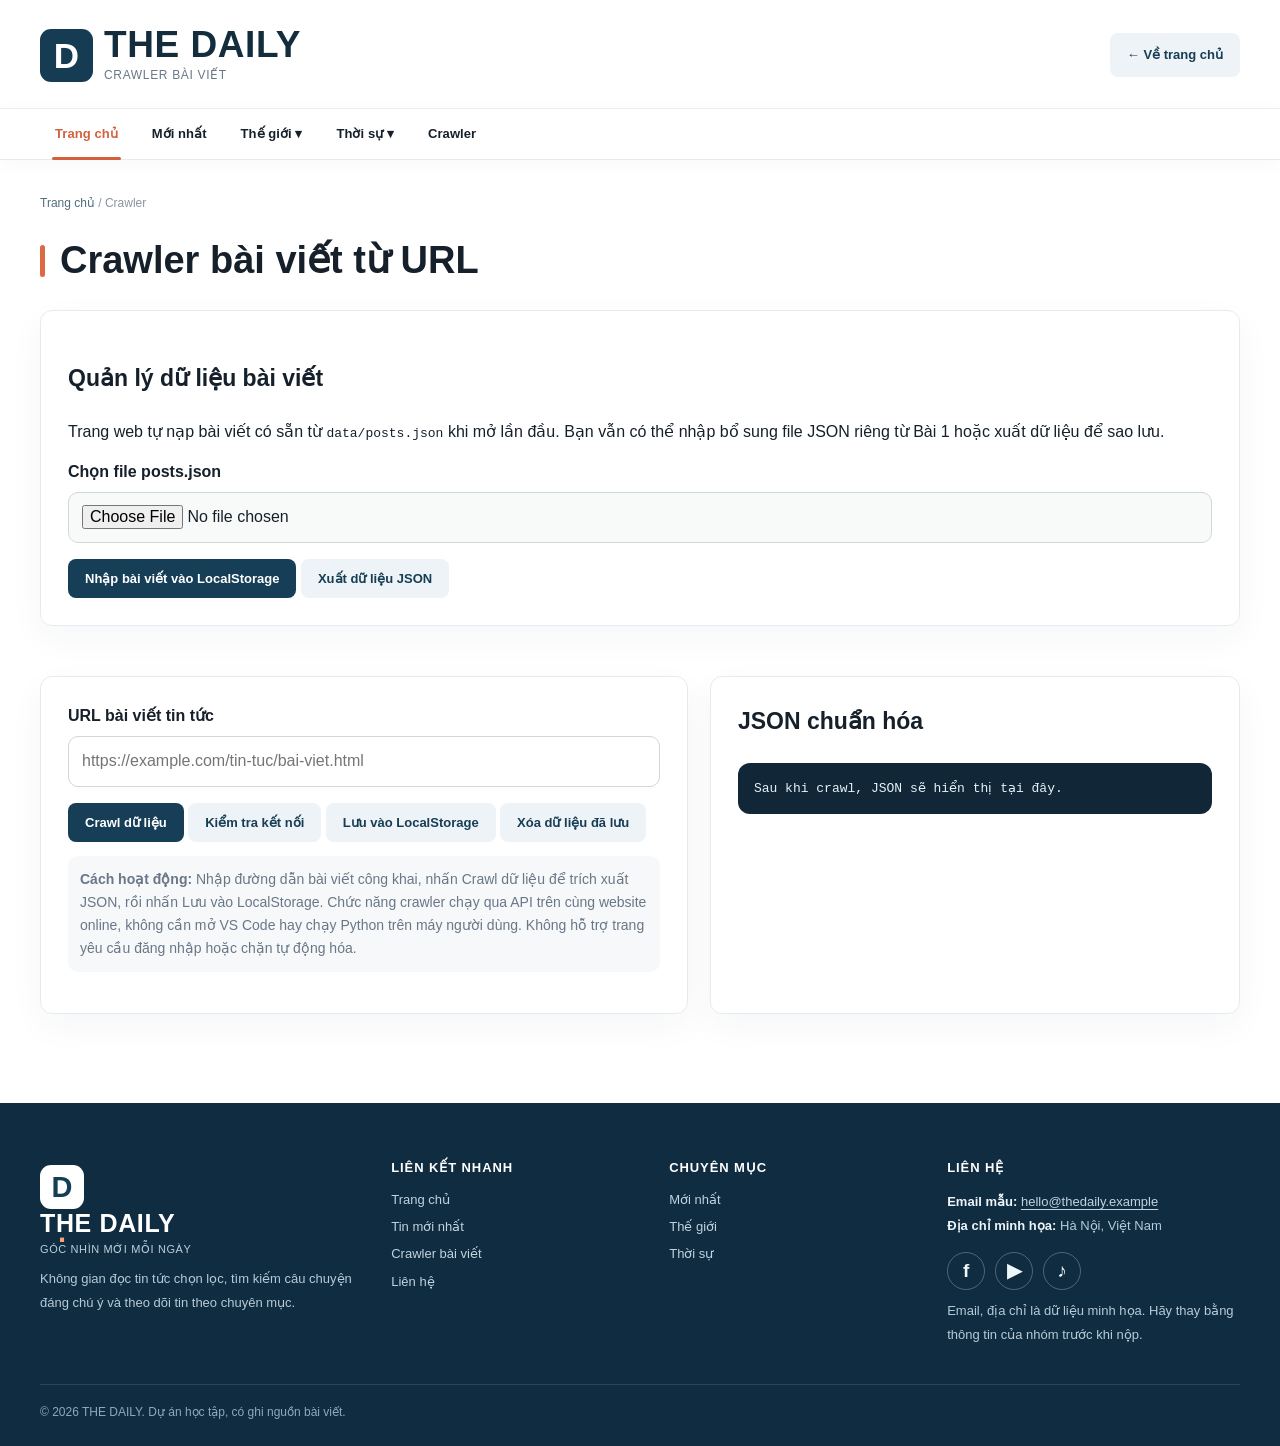
==== bai2/crawler.html @ fa325aef "Add files via upload" ====
<!doctype html><html lang="vi"><head><meta charset="utf-8"><meta name="viewport" content="width=device-width,initial-scale=1"><title>Crawler - The Daily</title><link rel="stylesheet" href="assets/css/style.css"></head><body>
<header class="container brand-row"><a class="brand" href="index.html"><span class="logo-mark">D<span class="logo-dot">.</span></span><span><h1>THE DAILY</h1><small>Crawler bài viết</small></span></a><div class="header-actions"><a class="btn secondary" href="index.html">← Về trang chủ</a></div></header><div class="nav-wrap"><div class="container"><button id="menuToggle" class="menu-toggle">☰</button><nav id="mainNav" class="nav"></nav></div></div>
<main class="container"><div class="breadcrumb"><a href="index.html">Trang chủ</a> / Crawler</div><h2 class="section-title">Crawler bài viết từ URL</h2><section class="form-card"><h3>Quản lý dữ liệu bài viết</h3><p>Trang web tự nạp bài viết có sẵn từ <code>data/posts.json</code> khi mở lần đầu. Bạn vẫn có thể nhập bổ sung file JSON riêng từ Bài 1 hoặc xuất dữ liệu để sao lưu.</p><div class="field"><label for="jsonFile">Chọn file posts.json</label><input type="file" id="jsonFile" accept=".json,application/json"></div><button class="btn" type="button" id="importBtn">Nhập bài viết vào LocalStorage</button> <button class="btn secondary" type="button" id="exportBtn">Xuất dữ liệu JSON</button><div id="importStatus" class="status"></div></section><div class="crawler-grid"><section class="form-card"><form id="crawlerForm"><div class="field"><label for="url">URL bài viết tin tức</label><input id="url" type="url" required placeholder="https://example.com/tin-tuc/bai-viet.html"></div><button class="btn" type="submit">Crawl dữ liệu</button> <button class="btn secondary" id="checkServerBtn" type="button">Kiểm tra kết nối</button> <button class="btn secondary" id="saveBtn" type="button">Lưu vào LocalStorage</button> <button class="btn secondary" id="resetBtn" type="button">Xóa dữ liệu đã lưu</button></form><div id="status" class="status"></div><p class="note"><strong>Cách hoạt động:</strong> Nhập đường dẫn bài viết công khai, nhấn Crawl dữ liệu để trích xuất JSON, rồi nhấn Lưu vào LocalStorage. Chức năng crawler chạy qua API trên cùng website online, không cần mở VS Code hay chạy Python trên máy người dùng. Không hỗ trợ trang yêu cầu đăng nhập hoặc chặn tự động hóa.</p></section><section class="form-card"><h3 style="margin-top:0">JSON chuẩn hóa</h3><pre id="preview" class="json-preview">Sau khi crawl, JSON sẽ hiển thị tại đây.</pre></section></div></main>
<footer id="siteFooter"></footer>
<script src="assets/js/data.js"></script><script src="assets/js/app.js?v=5"></script><script src="assets/js/crawler.js?v=5"></script></body></html>
---- bai2/assets/css/style.css ----
:root{--green:#0d6b4d;--green2:#0a523c;--ink:#1c252b;--muted:#66737d;--line:#e7ebee;--bg:#f6f8f9;--card:#fff;--accent:#d9272e;--shadow:0 8px 28px rgba(28,37,43,.08)}
*{box-sizing:border-box}html{scroll-behavior:smooth}body{margin:0;font-family:Inter,system-ui,-apple-system,"Segoe UI",Roboto,Arial,sans-serif;color:var(--ink);background:#fff;line-height:1.55}a{color:inherit;text-decoration:none}img{display:block;max-width:100%}.container{width:min(1160px,calc(100% - 32px));margin:auto}
.topbar{background:var(--green2);color:#fff;font-size:13px}.topbar .container{display:flex;justify-content:space-between;align-items:center;padding:7px 0}.brand-row{display:flex;align-items:center;justify-content:space-between;padding:18px 0}.brand{display:flex;align-items:center;gap:12px}.logo-mark{width:42px;height:42px;border-radius:13px;background:linear-gradient(135deg,var(--green),#28a77a);display:grid;place-items:center;color:#fff;font-size:22px;font-weight:900;box-shadow:var(--shadow)}.brand h1{font-size:27px;line-height:1;margin:0;color:var(--green2)}.brand small{display:block;margin-top:6px;color:var(--muted)}.header-actions{display:flex;gap:10px;align-items:center}.btn{border:0;border-radius:10px;padding:10px 14px;font-weight:700;cursor:pointer;background:var(--green);color:#fff}.btn.secondary{background:#eef5f2;color:var(--green2)}
.nav-wrap{border-top:1px solid var(--line);border-bottom:1px solid var(--line);position:sticky;top:0;background:rgba(255,255,255,.96);backdrop-filter:blur(10px);z-index:20}.nav{display:flex;align-items:center;gap:2px;overflow:visible}.nav>a,.nav-item>a{display:block;padding:13px 12px;font-weight:700;font-size:14px;white-space:nowrap}.nav>a:hover,.nav-item>a:hover,.nav a.active{color:var(--green)}.nav-item{position:relative}.submenu{display:none;position:absolute;top:48px;left:0;min-width:220px;background:#fff;border:1px solid var(--line);box-shadow:var(--shadow);border-radius:12px;padding:8px}.submenu a{display:block;padding:10px 12px;border-radius:8px}.submenu a:hover{background:var(--bg);color:var(--green)}.nav-item:hover .submenu{display:block}.menu-toggle{display:none;background:none;border:0;font-size:24px}.breadcrumb{font-size:14px;color:var(--muted);padding:17px 0}.section-title{font-size:26px;margin:0 0 18px;display:flex;align-items:center;gap:10px}.section-title:before{content:"";width:5px;height:27px;border-radius:4px;background:var(--green)}
.hero-grid{display:grid;grid-template-columns:2fr 1fr;gap:22px;padding-bottom:26px;border-bottom:1px solid var(--line)}.featured{border-radius:16px;overflow:hidden;background:var(--card);box-shadow:var(--shadow)}.featured .thumb{aspect-ratio:16/9;background:linear-gradient(135deg,#dcece6,#8fc9b5);overflow:hidden}.featured .thumb img,.side-card img,.list-thumb img{width:100%;height:100%;object-fit:cover}.featured .body{padding:20px}.featured h2{font-size:30px;line-height:1.2;margin:0 0 10px}.excerpt{color:var(--muted);margin:0}.meta{font-size:13px;color:var(--muted);display:flex;gap:10px;flex-wrap:wrap;margin-top:12px}.side-stack{display:grid;gap:18px}.side-card{display:grid;grid-template-columns:1fr;gap:9px}.side-card .thumb{aspect-ratio:16/9;border-radius:12px;overflow:hidden;background:#eaf2ef}.side-card h3{font-size:18px;line-height:1.28;margin:0}.post-list{display:grid;gap:0;margin:22px 0 44px}.post-item{display:grid;grid-template-columns:250px 1fr;gap:22px;padding:22px 0;border-bottom:1px solid var(--line)}.list-thumb{height:150px;border-radius:12px;overflow:hidden;background:#eaf2ef}.post-item h3{font-size:22px;margin:0 0 8px;line-height:1.3}.empty{padding:40px;border:1px dashed #ccd5da;border-radius:14px;text-align:center;color:var(--muted);background:var(--bg)}
.article{width:min(830px,calc(100% - 32px));margin:25px auto 50px}.article h1{font-size:42px;line-height:1.15;margin:16px 0}.article .lead{font-size:19px;font-weight:600;color:#48555f}.article-cover{border-radius:16px;overflow:hidden;margin:22px 0;background:#edf3f1}.article-content{font-family:Georgia,"Times New Roman",serif;font-size:19px;line-height:1.85}.article-content p{margin:0 0 18px}.article-content img{border-radius:12px;margin:20px auto}.tag{display:inline-flex;background:#edf7f3;color:var(--green2);padding:5px 9px;border-radius:999px;font-size:13px;font-weight:700}
.form-card{background:#fff;border:1px solid var(--line);border-radius:16px;box-shadow:var(--shadow);padding:24px;margin:25px 0}.field{display:grid;gap:7px;margin-bottom:16px}.field label{font-weight:700}.field input,.field textarea{width:100%;padding:12px 13px;border:1px solid #cfd8dd;border-radius:10px;font:inherit}.field textarea{min-height:160px;resize:vertical}.status{padding:12px 14px;border-radius:10px;margin:14px 0;display:none}.status.show{display:block}.status.ok{background:#eaf8f1;color:#12613f}.status.err{background:#fff0f0;color:#a12428}.json-preview{background:#111b20;color:#d6f4e8;padding:16px;border-radius:12px;overflow:auto;max-height:430px;font:13px/1.5 ui-monospace,SFMono-Regular,Consolas,monospace}.crawler-grid{display:grid;grid-template-columns:1.1fr .9fr;gap:22px}.note{font-size:14px;color:var(--muted);background:#f6f8f9;padding:12px;border-radius:10px}
footer{background:#0e1e19;color:#d7e4df;padding:42px 0 20px}.footer-grid{display:grid;grid-template-columns:1.3fr 1fr 1fr 1.2fr;gap:28px}.footer-grid h4{color:#fff;margin:0 0 12px}.footer-grid a{display:block;margin:7px 0;color:#c4d4ce}.copyright{margin-top:28px;padding-top:18px;border-top:1px solid rgba(255,255,255,.12);font-size:13px;color:#aabdb6}.social{display:flex;gap:8px}.social span{width:34px;height:34px;border-radius:50%;border:1px solid rgba(255,255,255,.2);display:grid;place-items:center}
@media(max-width:900px){.hero-grid,.crawler-grid{grid-template-columns:1fr}.side-stack{grid-template-columns:1fr 1fr}.footer-grid{grid-template-columns:1fr 1fr}.nav{display:none;position:absolute;left:0;right:0;top:48px;background:#fff;border-bottom:1px solid var(--line);padding:10px 16px;flex-direction:column;align-items:stretch;max-height:70vh;overflow:auto}.nav.open{display:flex}.nav-item .submenu{display:block;position:static;box-shadow:none;border:0;padding-left:18px}.menu-toggle{display:block}.nav-wrap .container{display:flex;justify-content:flex-end;min-height:48px}.post-item{grid-template-columns:200px 1fr}.article h1{font-size:34px}}
@media(max-width:620px){.container{width:min(100% - 24px,1160px)}.brand small,.header-actions .secondary{display:none}.brand h1{font-size:22px}.logo-mark{width:36px;height:36px}.hero-grid{gap:18px}.featured h2{font-size:25px}.side-stack{grid-template-columns:1fr}.post-item{grid-template-columns:1fr;gap:12px}.list-thumb{height:auto;aspect-ratio:16/9}.post-item h3{font-size:19px}.footer-grid{grid-template-columns:1fr}.article h1{font-size:29px}.article{width:min(100% - 24px,830px)}.article-content{font-size:18px}}

.data-count{font-size:14px;color:var(--muted);margin:-8px 0 18px}
.field input[type="file"]{background:#f8faf9}


/* THE DAILY · Editorial refresh */
:root{--green:#123b54;--green2:#102c40;--ink:#16202b;--muted:#697788;--line:#e6ebf0;--bg:#f6f8fb;--card:#fff;--accent:#dc6844;--shadow:0 16px 40px rgba(20,47,67,.075)}
body{background:#fff;letter-spacing:-.01em}a{transition:color .18s ease}a:hover{color:var(--accent)}
.container{width:min(1200px,calc(100% - 56px))}
.topbar{background:#122d40;color:#dbe8f0;letter-spacing:.075em;text-transform:uppercase;font-size:10px;font-weight:700}.topbar .container{padding:10px 0}
.brand-row{padding:26px 0 23px;gap:16px}.brand{gap:11px}.brand h1{color:#132d3d;font-family:Georgia,'Times New Roman',serif;font-size:37px;letter-spacing:-.065em;font-weight:800}.brand small{margin-top:3px;font-size:12px;letter-spacing:.055em;text-transform:uppercase}.logo-mark{width:53px;height:53px;background:#153c52;border-radius:11px;font-family:Georgia,serif;font-size:35px;letter-spacing:-.08em;box-shadow:none}.logo-dot{color:#f5a376}
.btn{border-radius:8px;background:#163f57;padding:12px 17px;display:inline-flex;align-items:center;justify-content:center;gap:7px;font-size:13px;transition:transform .2s,background .2s}.btn:hover{background:#275d77;color:#fff;transform:translateY(-1px)}.btn.secondary{background:#edf3f6;color:#173e55}.btn.secondary:hover{background:#ddeaf0;color:#173e55}
.nav-wrap{background:rgba(255,255,255,.975);border-top:1px solid #e7edf1;box-shadow:0 4px 20px rgba(20,40,54,.03)}.nav{gap:4px}.nav>a,.nav-item>a{padding:15px 15px;font-size:13px;font-weight:700;letter-spacing:.005em}.nav a.active{color:#d3613e;position:relative}.nav a.active:after{content:'';position:absolute;bottom:-1px;height:3px;background:#d3613e;left:12px;right:12px;border-radius:4px}.submenu{border:1px solid #e7ebee;box-shadow:0 18px 35px rgba(16,40,55,.13)}
main.container{padding-top:18px;padding-bottom:64px}.breadcrumb{padding:16px 0 24px;color:#8995a0;font-size:12px}.breadcrumb a{color:#506d82}.section-title{font-family:Georgia,'Times New Roman',serif;font-size:38px;line-height:1.17;margin:0 0 13px;letter-spacing:-.04em}.section-title:before{width:5px;height:32px;background:var(--accent);margin-right:5px}.data-count{margin:0 0 29px;font-size:13px;color:#8a96a1}
.hero-grid{grid-template-columns:minmax(0,1.82fr) minmax(0,1fr);gap:28px;padding-bottom:34px}.featured{box-shadow:none;border-radius:0;background:#fff}.featured>a,.side-card>a{display:block}.featured .thumb{border-radius:12px;aspect-ratio:1.72;overflow:hidden;background:#edf3f7}.featured .body{padding:18px 1px 0}.featured h2{font-family:Georgia,'Times New Roman',serif;font-size:31px;letter-spacing:-.025em;line-height:1.2;margin-top:9px;margin-bottom:12px}.featured .excerpt{font-size:15px;line-height:1.7;display:-webkit-box;-webkit-line-clamp:2;-webkit-box-orient:vertical;overflow:hidden}.featured .meta{margin-top:16px}
.thumb img,.list-thumb img{transition:transform .4s ease}.featured a:hover img,.side-card a:hover img,.post-item a:hover img{transform:scale(1.045)}.side-stack{gap:20px;align-content:start}.side-card{padding-bottom:19px;border-bottom:1px solid var(--line)}.side-card:last-child{border-bottom:0}.side-card .thumb{aspect-ratio:1.95;border-radius:10px}.side-card h3{font-family:Georgia,'Times New Roman',serif;font-size:20px;line-height:1.3;letter-spacing:-.018em;margin-top:12px}.meta{font-size:12px;color:#88949f;gap:9px;align-items:center}.tag{background:#fdf0e9;color:#b85838;font-size:10px;letter-spacing:.06em;text-transform:uppercase;padding:6px 10px;border-radius:4px}
.list-heading{display:flex;justify-content:space-between;gap:20px;align-items:end;padding:29px 0 10px}.list-heading h2{font-family:Georgia,serif;font-size:26px;letter-spacing:-.035em;margin:4px 0 0}.eyebrow{font-size:10px;font-weight:800;letter-spacing:.16em;color:var(--accent)}.list-indicator{font-size:12px;color:#98a2ad}.post-list{margin:0 0 35px;max-width:900px}.post-item{grid-template-columns:232px minmax(0,1fr);gap:24px;padding:21px 0}.list-thumb{height:143px;border-radius:9px}.post-item h3{font-family:Georgia,'Times New Roman',serif;font-size:22px;line-height:1.27;letter-spacing:-.025em;margin:3px 0 10px}.post-item .excerpt{font-size:13px;line-height:1.7;display:-webkit-box;-webkit-line-clamp:2;-webkit-box-orient:vertical;overflow:hidden}
.article{width:min(850px,calc(100% - 48px));padding-top:26px}.article h1{font-family:Georgia,'Times New Roman',serif;font-size:47px;letter-spacing:-.035em;line-height:1.17}.article .lead{font-size:20px;color:#526679;line-height:1.65}.article-cover{border-radius:11px}.article-content{color:#28323c}.article-content img{max-width:100%;height:auto}.note{line-height:1.65;overflow-wrap:anywhere}
.form-card{box-shadow:0 12px 35px rgba(21,46,65,.045);border:1px solid #e7ebf1;border-radius:12px;padding:27px}.form-card h3{font-family:Georgia,serif;letter-spacing:-.02em;font-size:23px}.field input:focus,.field textarea:focus{outline:3px solid #dce9f0;border-color:#6f95a9}.json-preview{background:#112637;color:#e3f2f7}
footer{background:#102c40;padding:55px 0 24px}footer .brand h1{color:#fff!important;font-size:28px}footer .brand small{color:#bccfda!important}footer .logo-mark{background:#fff;color:#153d54;width:44px;height:44px;font-size:29px}footer .footer-grid{gap:34px}footer .footer-grid h4{font-size:13px;letter-spacing:.07em;text-transform:uppercase}footer .footer-grid a{color:#c0d3df;font-size:13px}footer .footer-grid p{color:#b6cbd7;font-size:13px;line-height:1.85}footer .copyright{font-size:12px;color:#8fa9b9}
@media(max-width:900px){.container{width:min(100% - 32px,1200px)}.hero-grid,.crawler-grid{grid-template-columns:1fr}.hero-grid{gap:25px}.side-stack{grid-template-columns:1fr 1fr}.nav.open{display:flex}.nav>a,.nav-item>a{width:100%}.nav a.active:after{display:none}.post-list{max-width:none}.article h1{font-size:38px}}
@media(max-width:620px){.container{width:calc(100% - 30px)}.topbar .container span:last-child{display:none}.topbar .container{justify-content:center}.brand-row{padding:17px 0}.brand h1{font-size:28px}.brand small{font-size:9px}.logo-mark{width:42px;height:42px;font-size:28px}.header-actions .btn{padding:10px 11px;font-size:11px}.section-title{font-size:32px}.hero-grid{gap:23px}.featured .thumb{aspect-ratio:1.55}.featured h2{font-size:27px}.side-stack{grid-template-columns:1fr}.side-card .thumb{aspect-ratio:1.8}.post-item{grid-template-columns:116px 1fr;gap:14px;padding:17px 0}.list-thumb{height:98px}.post-item h3{font-size:17px}.post-item .excerpt{display:none}.list-heading h2{font-size:23px}.list-indicator{display:none}.article{width:calc(100% - 30px)}.article h1{font-size:31px}.article .lead{font-size:17px}.article-content{font-size:17px}.form-card{padding:19px}}

/* FIX: Vietnamese typography (Chrome/Edge/Windows)
   Avoid Georgia fallback/split diacritics + negative character tracking. */
:root{--font-vi:"Segoe UI",Arial,Roboto,"Noto Sans",sans-serif}
body{font-family:var(--font-vi);letter-spacing:normal;text-rendering:optimizeLegibility}
.brand h1,.logo-mark,.section-title,.featured h2,.side-card h3,
.list-heading h2,.post-item h3,.article h1,.form-card h3,
.article-content,footer .brand h1{
  font-family:var(--font-vi);
  letter-spacing:normal;
  font-kerning:normal;
  overflow-wrap:break-word;
  word-break:normal;
}
.brand h1{font-weight:800;letter-spacing:.015em}
.section-title{font-weight:800;line-height:1.28}
.featured h2{font-size:30px;line-height:1.38;font-weight:750}
.side-card h3{line-height:1.43;font-weight:700}
.post-item h3{line-height:1.42;font-weight:700}
.article h1{line-height:1.35;font-weight:800}
.article-content{font-family:var(--font-vi);line-height:1.8}
@media(max-width:620px){.featured h2{font-size:25px}.section-title{font-size:30px}.article h1{font-size:30px}}

/* THE DAILY · Bản chuẩn hóa nội dung và footer cho toàn website */
.article-content{font-family:var(--font-vi);line-height:1.85;overflow-wrap:anywhere}
.article-content p{margin:0 0 1.15em;white-space:normal}
.article-content h2,.article-content h3{line-height:1.45;margin:1.4em 0 .65em}
.article-content blockquote{margin:1.3em 0;padding:8px 18px;border-left:3px solid var(--accent);background:#f7f9fb}
.article-content img{max-width:100%;height:auto}
.footer-brand{display:inline-flex;margin-bottom:15px}
footer .footer-logo{display:block;color:#fff;font-family:var(--font-vi);font-size:25px;font-weight:850;letter-spacing:.025em;line-height:1.15}
footer .footer-brand small{color:#bdcfda;font-size:11px}
footer .footer-grid .email-link{display:inline;text-decoration:underline;text-underline-offset:3px;overflow-wrap:anywhere}
footer .footer-grid a:hover{color:#fff;text-decoration:underline;text-underline-offset:3px}
footer .footer-grid p{margin:9px 0}
footer .footer-label{color:#eef5f9;font-weight:700}
footer .footer-hint{font-size:11px;line-height:1.65;color:#9cb6c5}
footer .social{display:flex;gap:10px;margin-top:14px}
footer .social a{display:grid;place-items:center;flex-shrink:0;width:38px;height:38px;margin:0;border:1px solid rgba(255,255,255,.27);border-radius:50%;font-size:19px;font-weight:700;color:#eef7fa;transition:background .2s ease,transform .2s ease}
footer .social a:hover{background:#2c5b75;transform:translateY(-2px);text-decoration:none}
footer .footer-grid section{min-width:0}
#lien-he{scroll-margin-top:80px}
@media(max-width:620px){footer{padding:35px 0 22px}footer .footer-grid{gap:24px}}
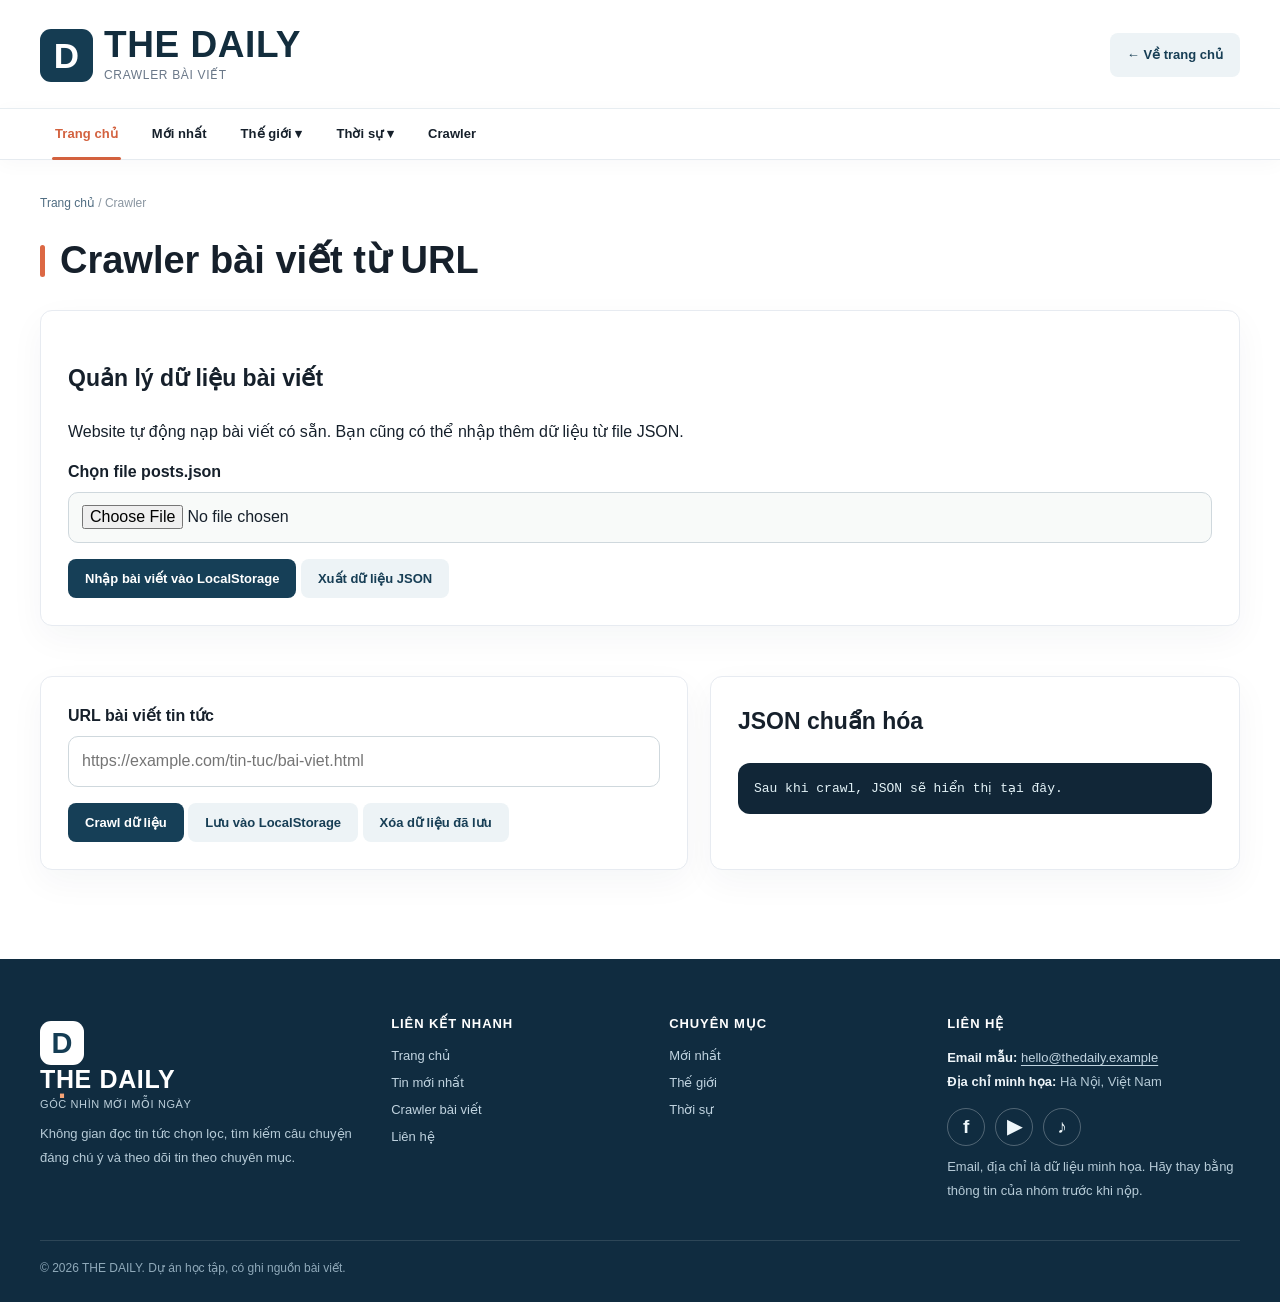
==== commit c68f6c96: "Update crawler.html" ====
--- a/bai2/crawler.html
+++ b/bai2/crawler.html
@@ -1,5 +1,141 @@
-<!doctype html><html lang="vi"><head><meta charset="utf-8"><meta name="viewport" content="width=device-width,initial-scale=1"><title>Crawler - The Daily</title><link rel="stylesheet" href="assets/css/style.css"></head><body>
-<header class="container brand-row"><a class="brand" href="index.html"><span class="logo-mark">D<span class="logo-dot">.</span></span><span><h1>THE DAILY</h1><small>Crawler bài viết</small></span></a><div class="header-actions"><a class="btn secondary" href="index.html">← Về trang chủ</a></div></header><div class="nav-wrap"><div class="container"><button id="menuToggle" class="menu-toggle">☰</button><nav id="mainNav" class="nav"></nav></div></div>
-<main class="container"><div class="breadcrumb"><a href="index.html">Trang chủ</a> / Crawler</div><h2 class="section-title">Crawler bài viết từ URL</h2><section class="form-card"><h3>Quản lý dữ liệu bài viết</h3><p>Trang web tự nạp bài viết có sẵn từ <code>data/posts.json</code> khi mở lần đầu. Bạn vẫn có thể nhập bổ sung file JSON riêng từ Bài 1 hoặc xuất dữ liệu để sao lưu.</p><div class="field"><label for="jsonFile">Chọn file posts.json</label><input type="file" id="jsonFile" accept=".json,application/json"></div><button class="btn" type="button" id="importBtn">Nhập bài viết vào LocalStorage</button> <button class="btn secondary" type="button" id="exportBtn">Xuất dữ liệu JSON</button><div id="importStatus" class="status"></div></section><div class="crawler-grid"><section class="form-card"><form id="crawlerForm"><div class="field"><label for="url">URL bài viết tin tức</label><input id="url" type="url" required placeholder="https://example.com/tin-tuc/bai-viet.html"></div><button class="btn" type="submit">Crawl dữ liệu</button> <button class="btn secondary" id="checkServerBtn" type="button">Kiểm tra kết nối</button> <button class="btn secondary" id="saveBtn" type="button">Lưu vào LocalStorage</button> <button class="btn secondary" id="resetBtn" type="button">Xóa dữ liệu đã lưu</button></form><div id="status" class="status"></div><p class="note"><strong>Cách hoạt động:</strong> Nhập đường dẫn bài viết công khai, nhấn Crawl dữ liệu để trích xuất JSON, rồi nhấn Lưu vào LocalStorage. Chức năng crawler chạy qua API trên cùng website online, không cần mở VS Code hay chạy Python trên máy người dùng. Không hỗ trợ trang yêu cầu đăng nhập hoặc chặn tự động hóa.</p></section><section class="form-card"><h3 style="margin-top:0">JSON chuẩn hóa</h3><pre id="preview" class="json-preview">Sau khi crawl, JSON sẽ hiển thị tại đây.</pre></section></div></main>
+
+<!DOCTYPE html>
+<html lang="vi">
+<head>
+    <meta charset="UTF-8">
+    <meta name="viewport" content="width=device-width, initial-scale=1.0">
+    <title>Crawler - THE DAILY</title>
+    <link rel="stylesheet" href="assets/css/style.css">
+</head>
+
+<body>
+
+<header class="container brand-row">
+    <a class="brand" href="index.html">
+        <span class="logo-mark">
+            D<span class="logo-dot">.</span>
+        </span>
+        <span>
+            <h1>THE DAILY</h1>
+            <small>Crawler bài viết</small>
+        </span>
+    </a>
+
+    <div class="header-actions">
+        <a class="btn secondary" href="index.html">
+            ← Về trang chủ
+        </a>
+    </div>
+</header>
+
+<div class="nav-wrap">
+    <div class="container">
+        <button id="menuToggle" class="menu-toggle">☰</button>
+        <nav id="mainNav" class="nav"></nav>
+    </div>
+</div>
+
+<main class="container">
+
+    <div class="breadcrumb">
+        <a href="index.html">Trang chủ</a> / Crawler
+    </div>
+
+    <h2 class="section-title">Crawler bài viết từ URL</h2>
+
+    <!-- Quản lý dữ liệu bài viết -->
+    <section class="form-card">
+        <h3>Quản lý dữ liệu bài viết</h3>
+
+        <p>
+            Website tự động nạp bài viết có sẵn.
+            Bạn cũng có thể nhập thêm dữ liệu từ file JSON.
+        </p>
+
+        <div class="field">
+            <label for="jsonFile">Chọn file posts.json</label>
+            <input
+                type="file"
+                id="jsonFile"
+                accept=".json,application/json"
+            >
+        </div>
+
+        <button class="btn" type="button" id="importBtn">
+            Nhập bài viết vào LocalStorage
+        </button>
+
+        <button class="btn secondary" type="button" id="exportBtn">
+            Xuất dữ liệu JSON
+        </button>
+
+        <div id="importStatus" class="status"></div>
+    </section>
+
+    <!-- Khu vực Crawler -->
+    <div class="crawler-grid">
+
+        <section class="form-card">
+
+            <form id="crawlerForm">
+
+                <div class="field">
+                    <label for="url">
+                        URL bài viết tin tức
+                    </label>
+
+                    <input
+                        id="url"
+                        type="url"
+                        required
+                        placeholder="https://example.com/tin-tuc/bai-viet.html"
+                    >
+                </div>
+
+                <button class="btn" type="submit">
+                    Crawl dữ liệu
+                </button>
+
+                <button
+                    class="btn secondary"
+                    id="saveBtn"
+                    type="button"
+                >
+                    Lưu vào LocalStorage
+                </button>
+
+                <button
+                    class="btn secondary"
+                    id="resetBtn"
+                    type="button"
+                >
+                    Xóa dữ liệu đã lưu
+                </button>
+
+            </form>
+
+            <div id="status" class="status"></div>
+
+        </section>
+
+        <!-- Hiển thị JSON chuẩn hóa -->
+        <section class="form-card">
+            <h3 style="margin-top:0">
+                JSON chuẩn hóa
+            </h3>
+
+            <pre id="preview" class="json-preview">Sau khi crawl, JSON sẽ hiển thị tại đây.</pre>
+        </section>
+
+    </div>
+
+</main>
+
 <footer id="siteFooter"></footer>
-<script src="assets/js/data.js"></script><script src="assets/js/app.js?v=5"></script><script src="assets/js/crawler.js?v=5"></script></body></html>
+
+<script src="assets/js/data.js"></script>
+<script src="assets/js/app.js?v=6"></script>
+<script src="assets/js/crawler.js?v=5"></script>
+
+</body>
+</html>
